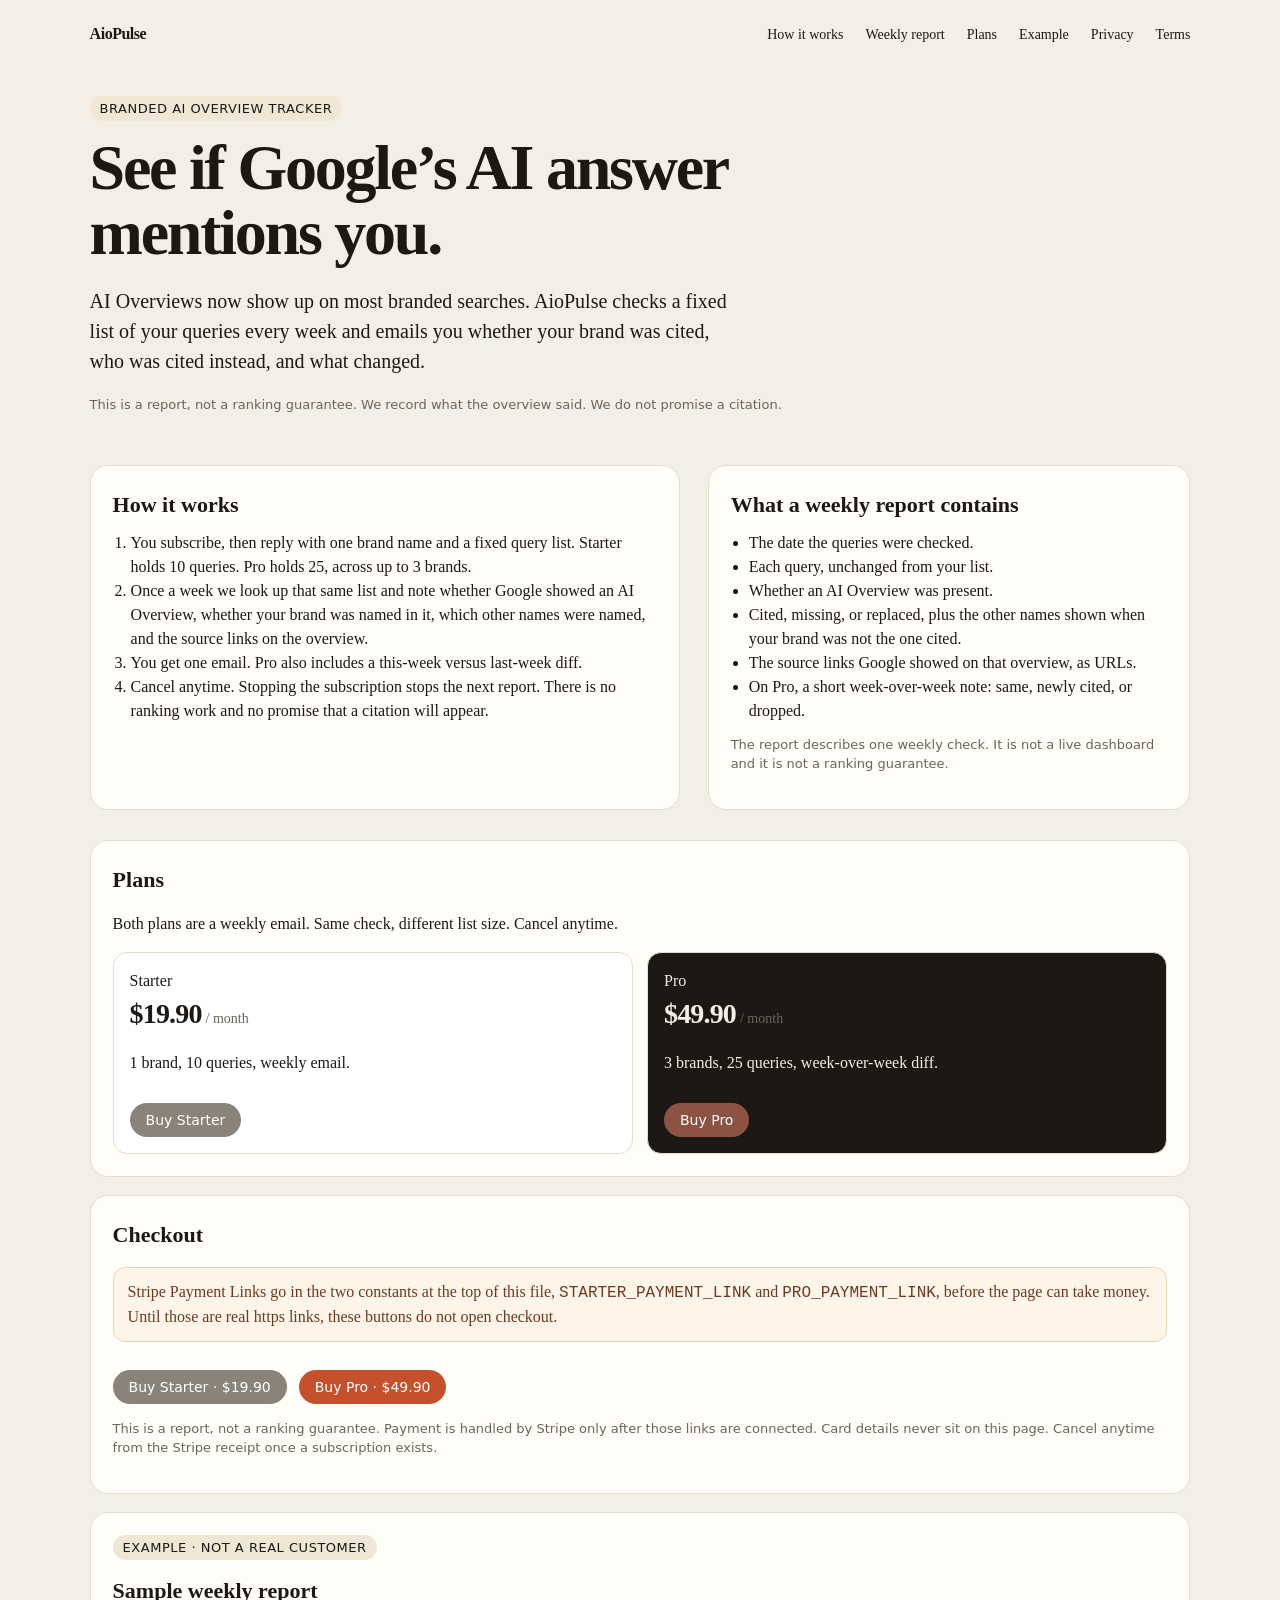
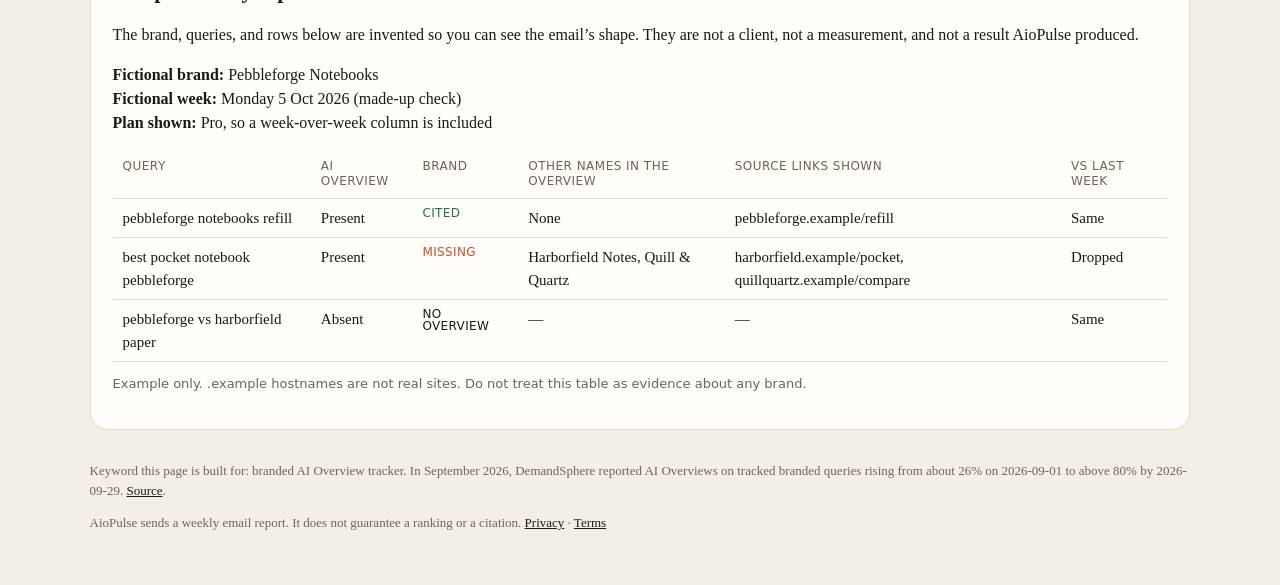
==== index.html @ 6251ea6e "Add AioPulse landing page" ====
<!DOCTYPE html>
<html lang="en">
<head>
<meta charset="utf-8">
<meta name="viewport" content="width=device-width, initial-scale=1">
<script>
/* Paste Stripe Payment Links here before this page can take money.
   Leave both empty until the links exist. The buy buttons read these
   two constants. Empty strings and placeholders do not open checkout. */
const STARTER_PAYMENT_LINK = "";
const PRO_PAYMENT_LINK = "";
</script>
<title>Branded AI Overview tracker | AioPulse</title>
<meta name="description" content="A branded AI Overview tracker. Each week we check whether Google's AI Overview cites your brand on the queries that matter, and send a short email report.">
<link rel="canonical" href="https://aiopulse.nofeetbird.tech/">
<link rel="stylesheet" href="styles.css">
</head>
<body>
<header>
  <a class="mark" href="index.html">AioPulse</a>
  <nav>
    <a href="#how">How it works</a>
    <a href="#report">Weekly report</a>
    <a href="#plans">Plans</a>
    <a href="#example">Example</a>
    <a href="privacy.html">Privacy</a>
    <a href="terms.html">Terms</a>
  </nav>
</header>
<main>
  <section class="hero">
    <div class="pill">Branded AI Overview tracker</div>
    <h1>See if Google’s AI answer mentions you.</h1>
    <p class="lede">AI Overviews now show up on most branded searches. AioPulse checks a fixed list of your queries every week and emails you whether your brand was cited, who was cited instead, and what changed.</p>
    <p class="note">This is a report, not a ranking guarantee. We record what the overview said. We do not promise a citation.</p>
  </section>

  <section class="grid">
    <article class="card" id="how">
      <h2>How it works</h2>
      <ol>
        <li>You subscribe, then reply with one brand name and a fixed query list. Starter holds 10 queries. Pro holds 25, across up to 3 brands.</li>
        <li>Once a week we look up that same list and note whether Google showed an AI Overview, whether your brand was named in it, which other names were named, and the source links on the overview.</li>
        <li>You get one email. Pro also includes a this-week versus last-week diff.</li>
        <li>Cancel anytime. Stopping the subscription stops the next report. There is no ranking work and no promise that a citation will appear.</li>
      </ol>
    </article>
    <article class="card" id="report">
      <h2>What a weekly report contains</h2>
      <ul>
        <li>The date the queries were checked.</li>
        <li>Each query, unchanged from your list.</li>
        <li>Whether an AI Overview was present.</li>
        <li>Cited, missing, or replaced, plus the other names shown when your brand was not the one cited.</li>
        <li>The source links Google showed on that overview, as URLs.</li>
        <li>On Pro, a short week-over-week note: same, newly cited, or dropped.</li>
      </ul>
      <p class="note">The report describes one weekly check. It is not a live dashboard and it is not a ranking guarantee.</p>
    </article>
  </section>

  <section class="section-pad" id="plans">
    <article class="card">
      <h2>Plans</h2>
      <p>Both plans are a weekly email. Same check, different list size. Cancel anytime.</p>
      <div class="plans">
        <div class="plan">
          <div>Starter</div>
          <strong>$19.90</strong> <span class="per">/ month</span>
          <p>1 brand, 10 queries, weekly email.</p>
          <a class="btn buy" data-plan="starter" href="#checkout" aria-disabled="true">Buy Starter</a>
        </div>
        <div class="plan pro">
          <div>Pro</div>
          <strong>$49.90</strong> <span class="per">/ month</span>
          <p>3 brands, 25 queries, week-over-week diff.</p>
          <a class="btn buy" data-plan="pro" href="#checkout" aria-disabled="true">Buy Pro</a>
        </div>
      </div>
    </article>
  </section>

  <section class="section-pad" id="checkout">
    <article class="card">
      <h2>Checkout</h2>
      <p id="pay-note" class="pay-note">Stripe Payment Links go in the two constants at the top of this file, <code>STARTER_PAYMENT_LINK</code> and <code>PRO_PAYMENT_LINK</code>, before the page can take money. Until those are real https links, these buttons do not open checkout.</p>
      <p>
        <a class="btn buy" data-plan="starter" href="#checkout" aria-disabled="true">Buy Starter · $19.90</a>
        <a class="btn buy" data-plan="pro" href="#checkout" aria-disabled="true" style="background:var(--accent)">Buy Pro · $49.90</a>
      </p>
      <p class="note">This is a report, not a ranking guarantee. Payment is handled by Stripe only after those links are connected. Card details never sit on this page. Cancel anytime from the Stripe receipt once a subscription exists.</p>
    </article>
  </section>

  <section class="section-pad" id="example">
    <article class="card">
      <div class="pill">Example · not a real customer</div>
      <h2>Sample weekly report</h2>
      <p>The brand, queries, and rows below are invented so you can see the email’s shape. They are not a client, not a measurement, and not a result AioPulse produced.</p>
      <p><strong>Fictional brand:</strong> Pebbleforge Notebooks<br>
      <strong>Fictional week:</strong> Monday 5 Oct 2026 (made-up check)<br>
      <strong>Plan shown:</strong> Pro, so a week-over-week column is included</p>
      <table>
        <thead>
          <tr>
            <th>Query</th>
            <th>AI Overview</th>
            <th>Brand</th>
            <th>Other names in the overview</th>
            <th>Source links shown</th>
            <th>Vs last week</th>
          </tr>
        </thead>
        <tbody>
          <tr>
            <td>pebbleforge notebooks refill</td>
            <td>Present</td>
            <td class="tag ok">Cited</td>
            <td>None</td>
            <td>pebbleforge.example/refill</td>
            <td>Same</td>
          </tr>
          <tr>
            <td>best pocket notebook pebbleforge</td>
            <td>Present</td>
            <td class="tag miss">Missing</td>
            <td>Harborfield Notes, Quill &amp; Quartz</td>
            <td>harborfield.example/pocket, quillquartz.example/compare</td>
            <td>Dropped</td>
          </tr>
          <tr>
            <td>pebbleforge vs harborfield paper</td>
            <td>Absent</td>
            <td class="tag">No overview</td>
            <td>—</td>
            <td>—</td>
            <td>Same</td>
          </tr>
        </tbody>
      </table>
      <p class="note">Example only. .example hostnames are not real sites. Do not treat this table as evidence about any brand.</p>
    </article>
  </section>
</main>
<footer>
  <p>Keyword this page is built for: branded AI Overview tracker. In September 2026, DemandSphere reported AI Overviews on tracked branded queries rising from about 26% on 2026-09-01 to above 80% by 2026-09-29. <a href="https://www.demandsphere.com/blog/branded-ai-overviews-september-2026/">Source</a>.</p>
  <p>AioPulse sends a weekly email report. It does not guarantee a ranking or a citation. <a href="privacy.html">Privacy</a> · <a href="terms.html">Terms</a></p>
</footer>
<script>
(function () {
  function usable(value) {
    if (typeof value !== "string") return false;
    var url = value.trim();
    if (!/^https:\/\/\S+$/i.test(url)) return false;
    if (/example\.(com|org|net)|placeholder|paste|your[_-]?link|todo|changeme|xxx|stripe\.com\/test/i.test(url)) return false;
    return true;
  }
  var links = {
    starter: usable(STARTER_PAYMENT_LINK) ? STARTER_PAYMENT_LINK.trim() : "",
    pro: usable(PRO_PAYMENT_LINK) ? PRO_PAYMENT_LINK.trim() : ""
  };
  var ready = links.starter && links.pro;
  document.querySelectorAll("a.buy").forEach(function (btn) {
    var plan = btn.getAttribute("data-plan");
    var href = links[plan];
    if (!href) {
      btn.setAttribute("href", "#checkout");
      btn.setAttribute("aria-disabled", "true");
      btn.addEventListener("click", function (event) {
        event.preventDefault();
        var note = document.getElementById("pay-note");
        if (note) note.scrollIntoView({ behavior: "smooth", block: "center" });
      });
      return;
    }
    btn.setAttribute("href", href);
    btn.setAttribute("rel", "noopener noreferrer");
    btn.removeAttribute("aria-disabled");
  });
  var note = document.getElementById("pay-note");
  if (note && ready) note.hidden = true;
})();
</script>
</body>
</html>
---- styles.css ----
:root { --ink:#1c1915; --paper:#f4efe6; --card:#fffdf8; --line:#e4dccf; --accent:#c4512c; --ok:#2f6b4f; --muted:#6b645b; }
* { box-sizing:border-box; }
body { margin:0; font:16px/1.5 "Iowan Old Style", Palatino, Georgia, serif; color:var(--ink); background:var(--paper); }
a { color:inherit; }
header { display:flex; justify-content:space-between; align-items:center; gap:16px; padding:22px 7vw; }
.mark { font-weight:700; letter-spacing:-0.03em; text-decoration:none; }
nav a { margin-left:18px; text-decoration:none; font-size:14px; }
.hero { padding:28px 7vw 10px; max-width:920px; }
h1 { font-size:clamp(36px,5vw,64px); line-height:1.02; letter-spacing:-0.035em; margin:0 0 16px; }
h1.legal { font-size:clamp(32px,4vw,48px); }
.lede { font-size:20px; max-width:640px; }
.pill { display:inline-block; font:13px/1 ui-sans-serif, system-ui, sans-serif; letter-spacing:.04em; text-transform:uppercase; background:#efe6d6; padding:6px 10px; border-radius:999px; margin-bottom:14px; }
.wrap { padding:8px 7vw 48px; max-width:1100px; }
.grid { display:grid; grid-template-columns:1.1fr .9fr; gap:28px; padding:28px 7vw 20px; }
.stack { display:grid; gap:18px; }
.card { background:var(--card); border:1px solid var(--line); border-radius:18px; padding:22px; }
h2 { font-size:22px; margin:0 0 10px; }
h3 { font-size:18px; margin:16px 0 6px; }
ul, ol { margin:8px 0 0; padding-left:18px; }
.plans { display:grid; grid-template-columns:1fr 1fr; gap:14px; margin-top:12px; }
.plan { border:1px solid var(--line); border-radius:14px; padding:16px; background:#fff; }
.plan strong { font-size:28px; letter-spacing:-0.03em; }
.plan .per { font-size:14px; color:var(--muted); }
.btn { display:inline-block; margin-top:12px; margin-right:8px; background:var(--ink); color:#fff; border:0; border-radius:999px; padding:10px 16px; font:14px/1 ui-sans-serif, system-ui, sans-serif; cursor:pointer; text-decoration:none; }
.btn[aria-disabled="true"] { background:#8a837a; cursor:not-allowed; }
.plan.pro { background:#1c1915; color:#f4efe6; }
.plan.pro .btn { background:var(--accent); }
.plan.pro .btn[aria-disabled="true"] { background:#8d5342; }
.note { font:13px/1.45 ui-sans-serif, system-ui, sans-serif; color:var(--muted); }
.pay-note { background:#fff4e8; border:1px solid #ecd3b8; color:#6a3b22; border-radius:12px; padding:12px 14px; }
table { width:100%; border-collapse:collapse; font-size:15px; margin-top:8px; }
th, td { text-align:left; padding:8px 10px; border-bottom:1px solid var(--line); vertical-align:top; }
th { font:12px/1.3 ui-sans-serif, system-ui, sans-serif; letter-spacing:.04em; text-transform:uppercase; color:var(--muted); }
.tag { font:12px/1 ui-sans-serif, system-ui, sans-serif; letter-spacing:.03em; text-transform:uppercase; }
.tag.ok { color:var(--ok); }
.tag.miss { color:var(--accent); }
footer { padding:10px 7vw 40px; font-size:13px; color:var(--muted); }
footer a { color:var(--ink); }
.section-pad { padding:10px 7vw 8px; }
@media (max-width:800px) {
  header { flex-direction:column; align-items:flex-start; }
  nav a { margin-left:0; margin-right:14px; }
  .grid, .plans { grid-template-columns:1fr; }
}
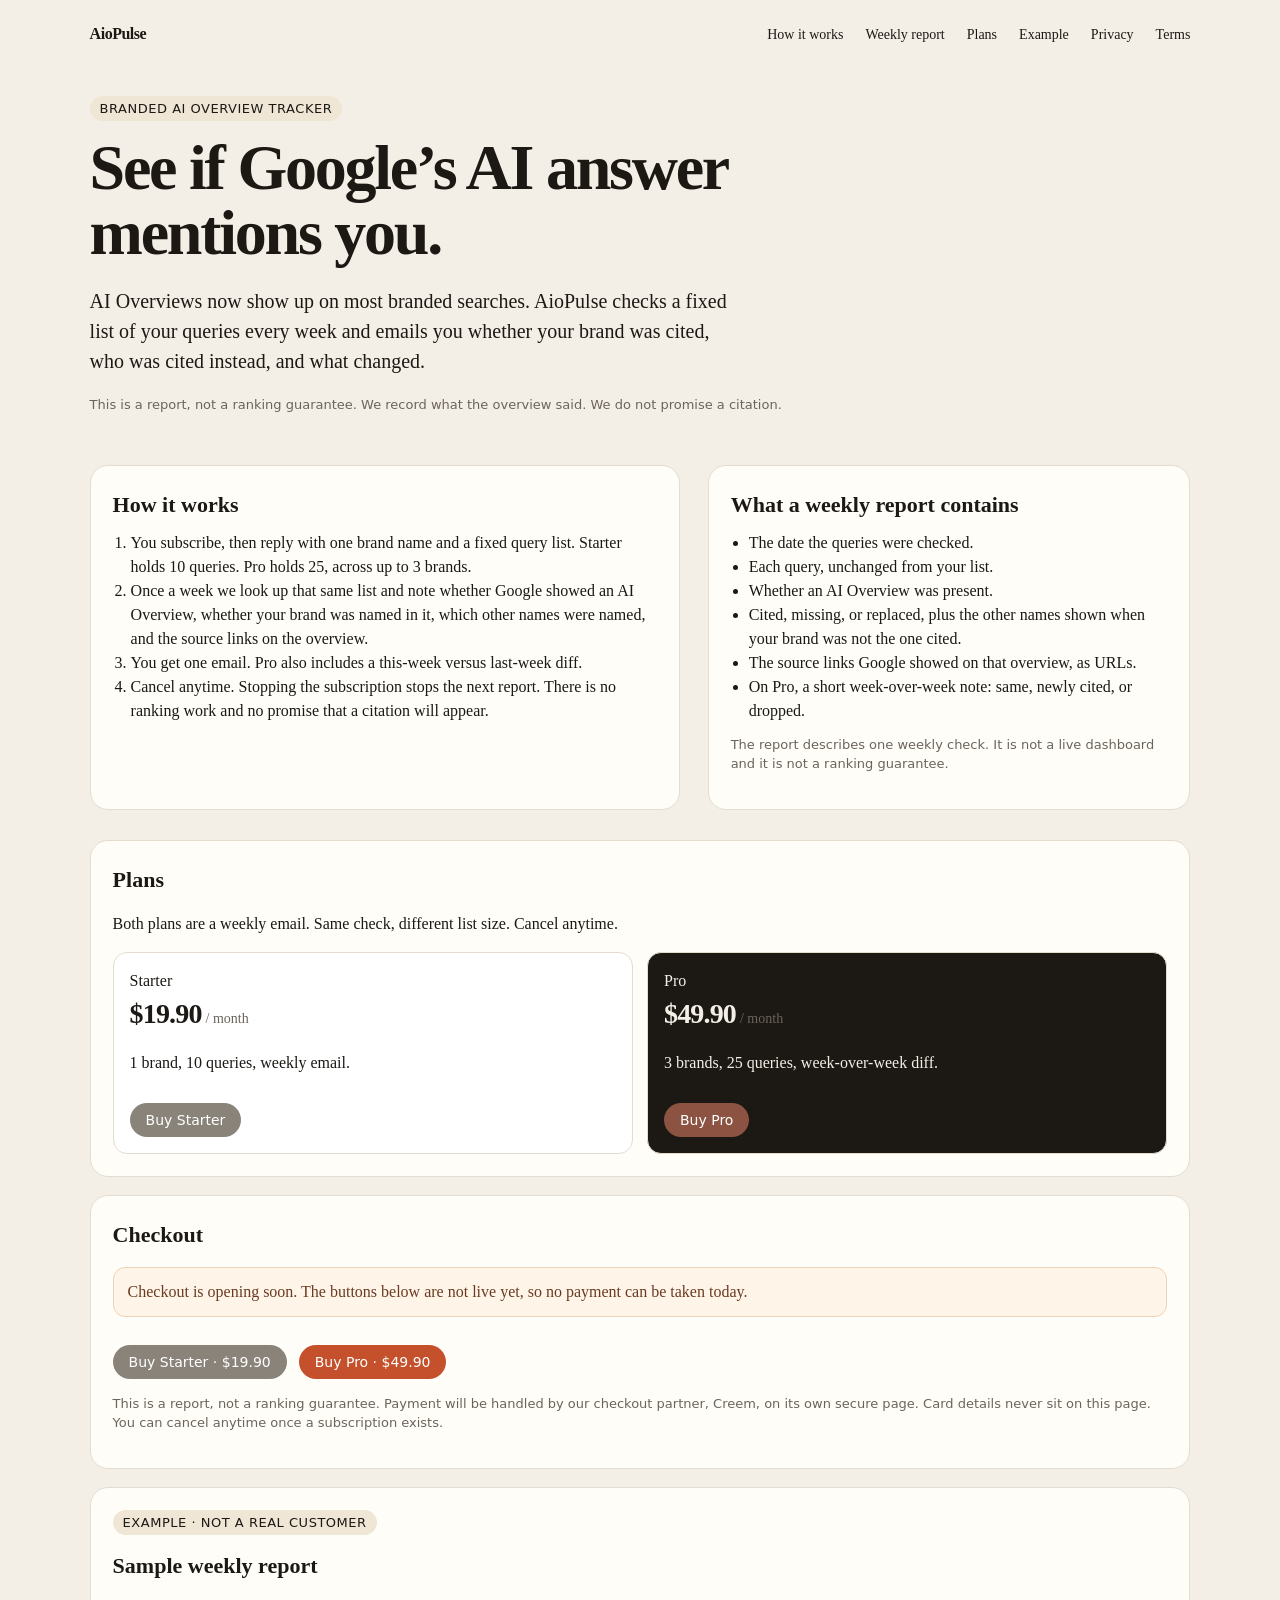
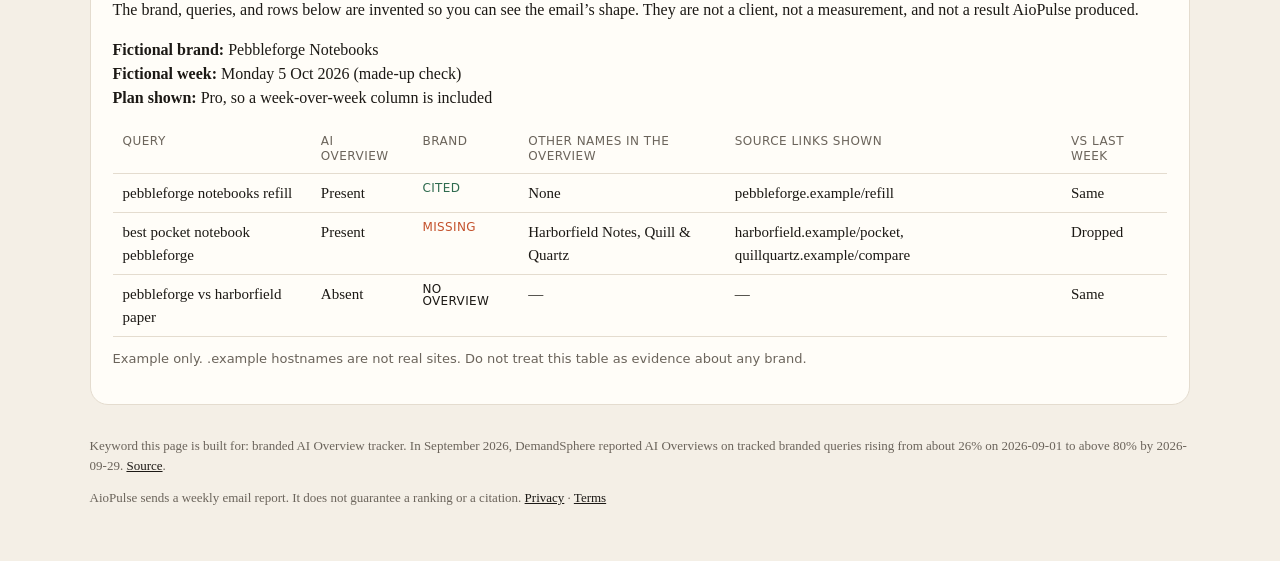
==== commit 79b048b8: "Replace Stripe wording with Creem, hide dev note" ====
--- a/index.html
+++ b/index.html
@@ -4,7 +4,7 @@
 <meta charset="utf-8">
 <meta name="viewport" content="width=device-width, initial-scale=1">
 <script>
-/* Paste Stripe Payment Links here before this page can take money.
+/* Paste the Creem checkout links here before this page can take money.
    Leave both empty until the links exist. The buy buttons read these
    two constants. Empty strings and placeholders do not open checkout. */
 const STARTER_PAYMENT_LINK = "";
@@ -83,12 +83,12 @@
   <section class="section-pad" id="checkout">
     <article class="card">
       <h2>Checkout</h2>
-      <p id="pay-note" class="pay-note">Stripe Payment Links go in the two constants at the top of this file, <code>STARTER_PAYMENT_LINK</code> and <code>PRO_PAYMENT_LINK</code>, before the page can take money. Until those are real https links, these buttons do not open checkout.</p>
+      <p id="pay-note" class="pay-note">Checkout is opening soon. The buttons below are not live yet, so no payment can be taken today.</p>
       <p>
         <a class="btn buy" data-plan="starter" href="#checkout" aria-disabled="true">Buy Starter · $19.90</a>
         <a class="btn buy" data-plan="pro" href="#checkout" aria-disabled="true" style="background:var(--accent)">Buy Pro · $49.90</a>
       </p>
-      <p class="note">This is a report, not a ranking guarantee. Payment is handled by Stripe only after those links are connected. Card details never sit on this page. Cancel anytime from the Stripe receipt once a subscription exists.</p>
+      <p class="note">This is a report, not a ranking guarantee. Payment will be handled by our checkout partner, Creem, on its own secure page. Card details never sit on this page. You can cancel anytime once a subscription exists.</p>
     </article>
   </section>
 
